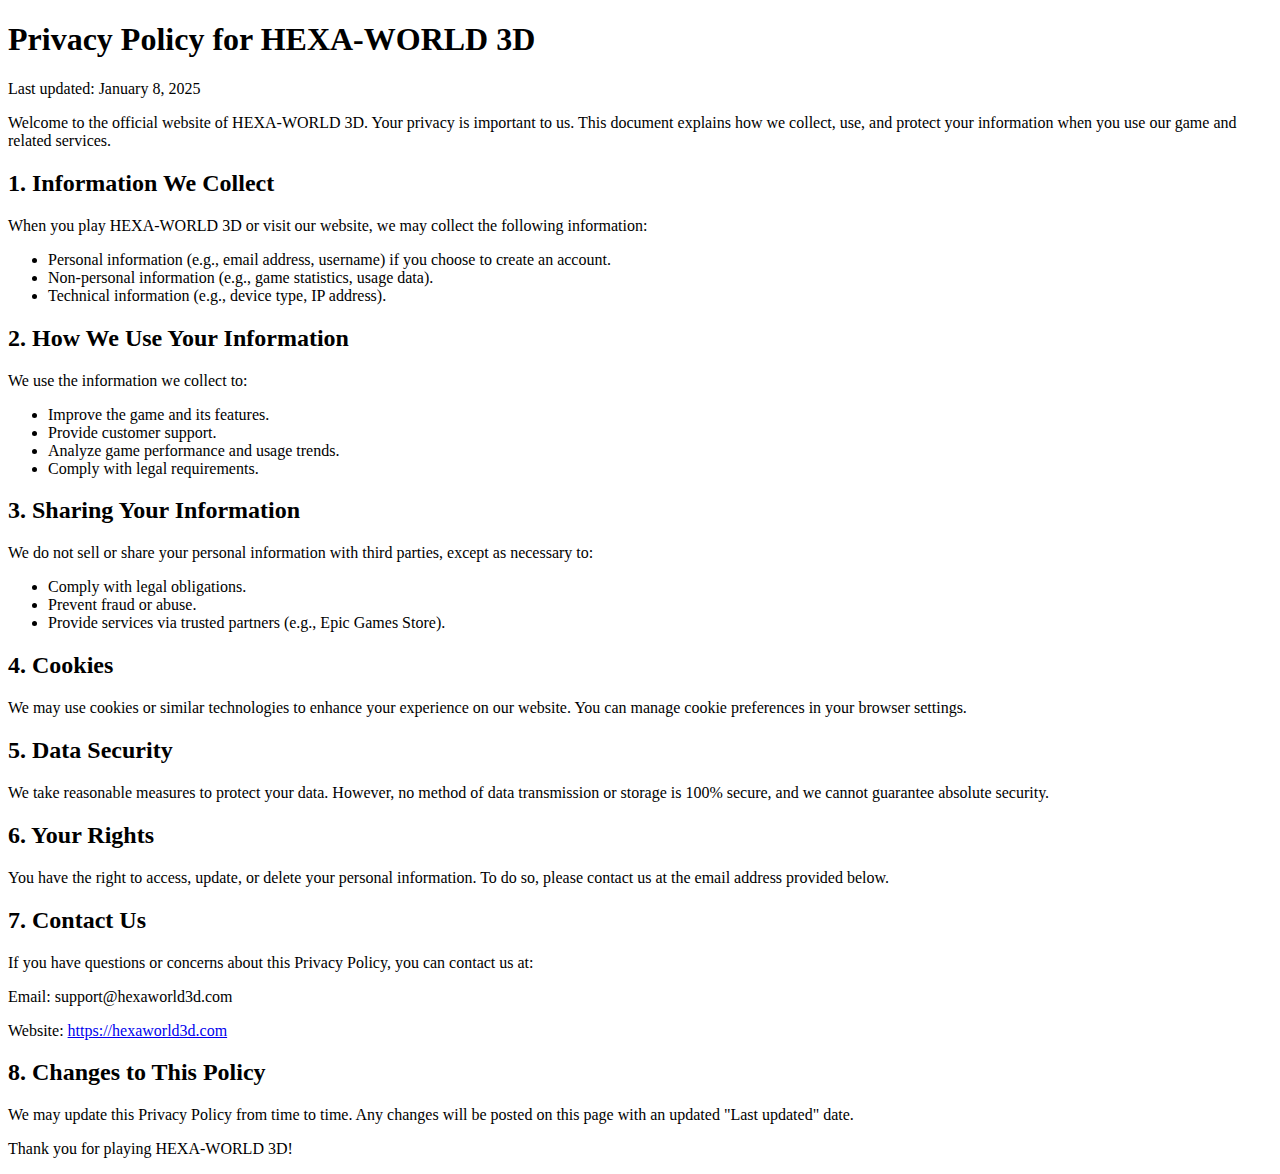
==== my-privacy-policy.html @ f0a295bc "Create my-privacy-policy.html" ====
<!DOCTYPE html>
<html lang="en">
<head>
    <meta charset="UTF-8">
    <meta name="viewport" content="width=device-width, initial-scale=1.0">
    <title>Privacy Policy - HEXA-WORLD 3D</title>
</head>
<body>
    <h1>Privacy Policy for HEXA-WORLD 3D</h1>
    <p>Last updated: January 8, 2025</p>
    
    <p>Welcome to the official website of HEXA-WORLD 3D. Your privacy is important to us. This document explains how we collect, use, and protect your information when you use our game and related services.</p>
    
    <h2>1. Information We Collect</h2>
    <p>When you play HEXA-WORLD 3D or visit our website, we may collect the following information:</p>
    <ul>
        <li>Personal information (e.g., email address, username) if you choose to create an account.</li>
        <li>Non-personal information (e.g., game statistics, usage data).</li>
        <li>Technical information (e.g., device type, IP address).</li>
    </ul>

    <h2>2. How We Use Your Information</h2>
    <p>We use the information we collect to:</p>
    <ul>
        <li>Improve the game and its features.</li>
        <li>Provide customer support.</li>
        <li>Analyze game performance and usage trends.</li>
        <li>Comply with legal requirements.</li>
    </ul>

    <h2>3. Sharing Your Information</h2>
    <p>We do not sell or share your personal information with third parties, except as necessary to:</p>
    <ul>
        <li>Comply with legal obligations.</li>
        <li>Prevent fraud or abuse.</li>
        <li>Provide services via trusted partners (e.g., Epic Games Store).</li>
    </ul>

    <h2>4. Cookies</h2>
    <p>We may use cookies or similar technologies to enhance your experience on our website. You can manage cookie preferences in your browser settings.</p>

    <h2>5. Data Security</h2>
    <p>We take reasonable measures to protect your data. However, no method of data transmission or storage is 100% secure, and we cannot guarantee absolute security.</p>

    <h2>6. Your Rights</h2>
    <p>You have the right to access, update, or delete your personal information. To do so, please contact us at the email address provided below.</p>

    <h2>7. Contact Us</h2>
    <p>If you have questions or concerns about this Privacy Policy, you can contact us at:</p>
    <p>Email: support@hexaworld3d.com</p>
    <p>Website: <a href="https://hexaworld3d.com">https://hexaworld3d.com</a></p>

    <h2>8. Changes to This Policy</h2>
    <p>We may update this Privacy Policy from time to time. Any changes will be posted on this page with an updated "Last updated" date.</p>

    <p>Thank you for playing HEXA-WORLD 3D!</p>
</body>
</html>
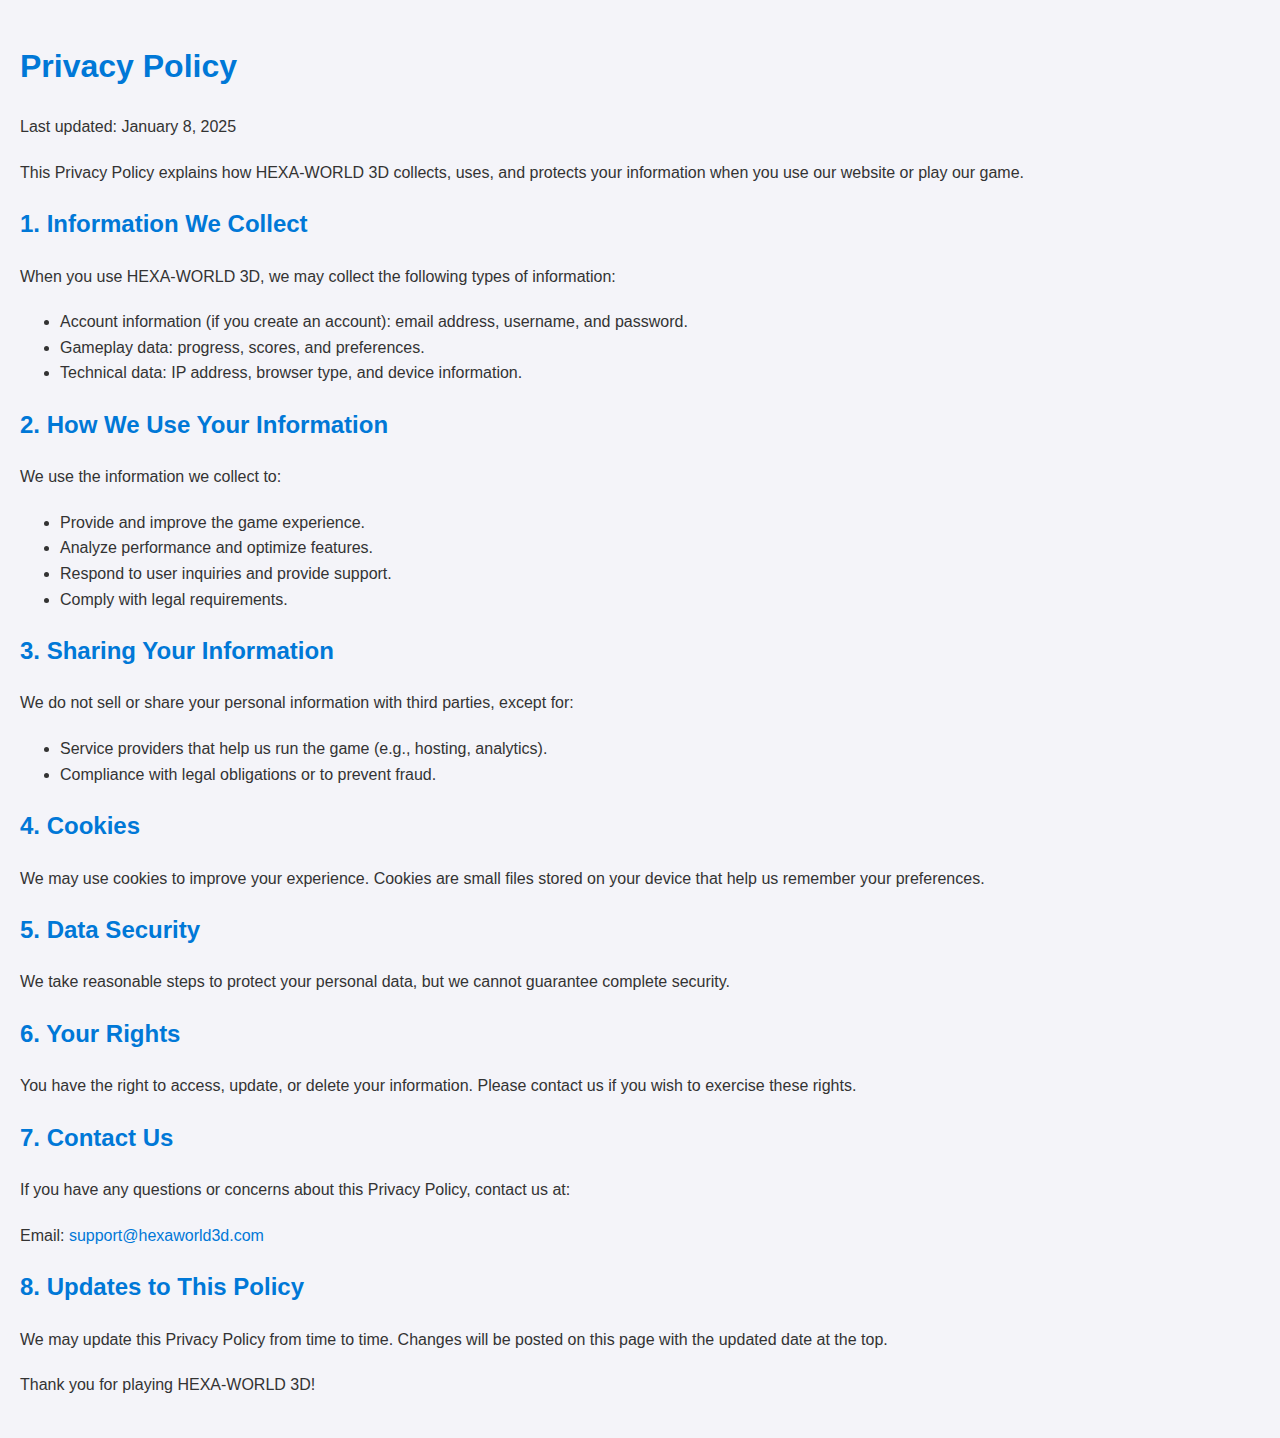
==== commit 1a775dba: "Update my-privacy-policy.html" ====
--- a/my-privacy-policy.html
+++ b/my-privacy-policy.html
@@ -4,54 +4,75 @@
     <meta charset="UTF-8">
     <meta name="viewport" content="width=device-width, initial-scale=1.0">
     <title>Privacy Policy - HEXA-WORLD 3D</title>
+    <style>
+        body {
+            font-family: Arial, sans-serif;
+            line-height: 1.6;
+            margin: 0;
+            padding: 20px;
+            background-color: #f4f4f9;
+            color: #333;
+        }
+        h1, h2 {
+            color: #0078d7;
+        }
+        p, ul {
+            margin-bottom: 20px;
+        }
+        a {
+            color: #0078d7;
+            text-decoration: none;
+        }
+        a:hover {
+            text-decoration: underline;
+        }
+    </style>
 </head>
 <body>
-    <h1>Privacy Policy for HEXA-WORLD 3D</h1>
+    <h1>Privacy Policy</h1>
     <p>Last updated: January 8, 2025</p>
-    
-    <p>Welcome to the official website of HEXA-WORLD 3D. Your privacy is important to us. This document explains how we collect, use, and protect your information when you use our game and related services.</p>
-    
+
+    <p>This Privacy Policy explains how HEXA-WORLD 3D collects, uses, and protects your information when you use our website or play our game.</p>
+
     <h2>1. Information We Collect</h2>
-    <p>When you play HEXA-WORLD 3D or visit our website, we may collect the following information:</p>
+    <p>When you use HEXA-WORLD 3D, we may collect the following types of information:</p>
     <ul>
-        <li>Personal information (e.g., email address, username) if you choose to create an account.</li>
-        <li>Non-personal information (e.g., game statistics, usage data).</li>
-        <li>Technical information (e.g., device type, IP address).</li>
+        <li>Account information (if you create an account): email address, username, and password.</li>
+        <li>Gameplay data: progress, scores, and preferences.</li>
+        <li>Technical data: IP address, browser type, and device information.</li>
     </ul>
 
     <h2>2. How We Use Your Information</h2>
     <p>We use the information we collect to:</p>
     <ul>
-        <li>Improve the game and its features.</li>
-        <li>Provide customer support.</li>
-        <li>Analyze game performance and usage trends.</li>
+        <li>Provide and improve the game experience.</li>
+        <li>Analyze performance and optimize features.</li>
+        <li>Respond to user inquiries and provide support.</li>
         <li>Comply with legal requirements.</li>
     </ul>
 
     <h2>3. Sharing Your Information</h2>
-    <p>We do not sell or share your personal information with third parties, except as necessary to:</p>
+    <p>We do not sell or share your personal information with third parties, except for:</p>
     <ul>
-        <li>Comply with legal obligations.</li>
-        <li>Prevent fraud or abuse.</li>
-        <li>Provide services via trusted partners (e.g., Epic Games Store).</li>
+        <li>Service providers that help us run the game (e.g., hosting, analytics).</li>
+        <li>Compliance with legal obligations or to prevent fraud.</li>
     </ul>
 
     <h2>4. Cookies</h2>
-    <p>We may use cookies or similar technologies to enhance your experience on our website. You can manage cookie preferences in your browser settings.</p>
+    <p>We may use cookies to improve your experience. Cookies are small files stored on your device that help us remember your preferences.</p>
 
     <h2>5. Data Security</h2>
-    <p>We take reasonable measures to protect your data. However, no method of data transmission or storage is 100% secure, and we cannot guarantee absolute security.</p>
+    <p>We take reasonable steps to protect your personal data, but we cannot guarantee complete security.</p>
 
     <h2>6. Your Rights</h2>
-    <p>You have the right to access, update, or delete your personal information. To do so, please contact us at the email address provided below.</p>
+    <p>You have the right to access, update, or delete your information. Please contact us if you wish to exercise these rights.</p>
 
     <h2>7. Contact Us</h2>
-    <p>If you have questions or concerns about this Privacy Policy, you can contact us at:</p>
-    <p>Email: support@hexaworld3d.com</p>
-    <p>Website: <a href="https://hexaworld3d.com">https://hexaworld3d.com</a></p>
+    <p>If you have any questions or concerns about this Privacy Policy, contact us at:</p>
+    <p>Email: <a href="mailto:support@hexaworld3d.com">support@hexaworld3d.com</a></p>
 
-    <h2>8. Changes to This Policy</h2>
-    <p>We may update this Privacy Policy from time to time. Any changes will be posted on this page with an updated "Last updated" date.</p>
+    <h2>8. Updates to This Policy</h2>
+    <p>We may update this Privacy Policy from time to time. Changes will be posted on this page with the updated date at the top.</p>
 
     <p>Thank you for playing HEXA-WORLD 3D!</p>
 </body>
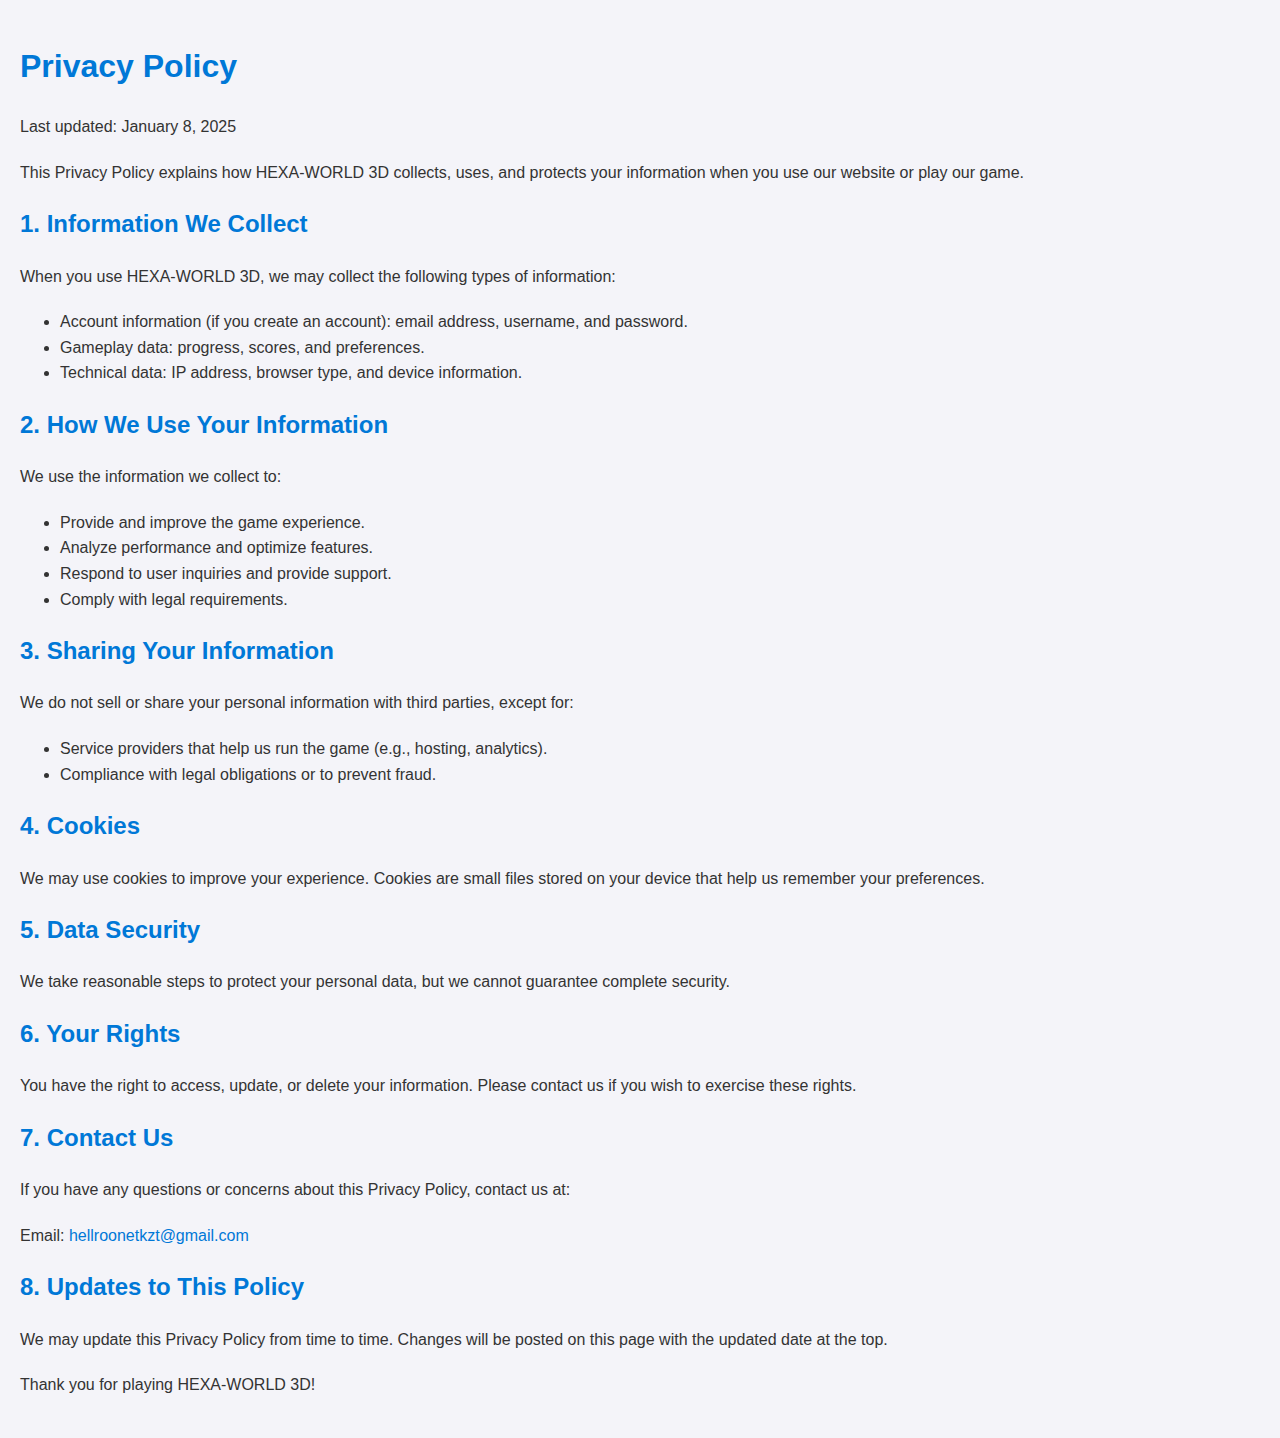
==== commit d531c5de: "Update my-privacy-policy.html" ====
--- a/my-privacy-policy.html
+++ b/my-privacy-policy.html
@@ -69,7 +69,7 @@
 
     <h2>7. Contact Us</h2>
     <p>If you have any questions or concerns about this Privacy Policy, contact us at:</p>
-    <p>Email: <a href="mailto:support@hexaworld3d.com">support@hexaworld3d.com</a></p>
+    <p>Email: <a href="mailto:hellroonetkzt@gmail.com">hellroonetkzt@gmail.com</a></p>
 
     <h2>8. Updates to This Policy</h2>
     <p>We may update this Privacy Policy from time to time. Changes will be posted on this page with the updated date at the top.</p>
